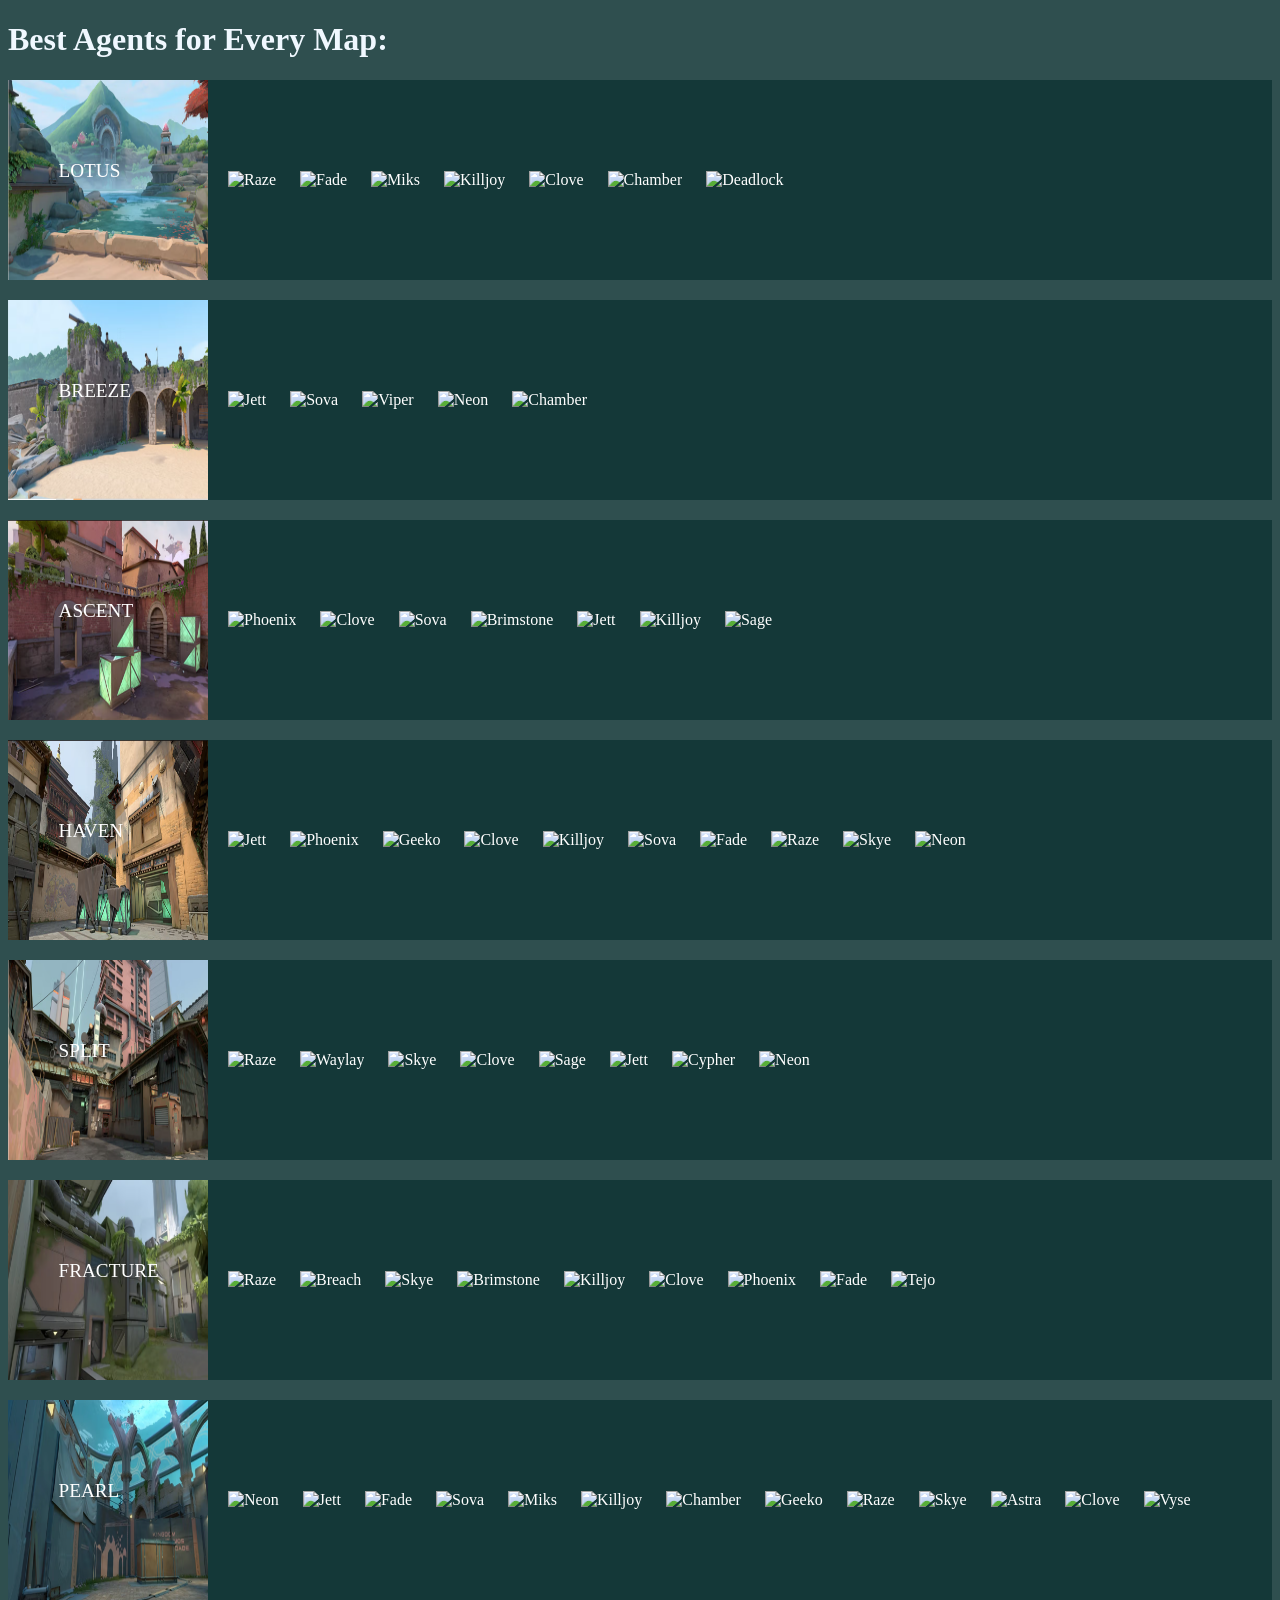
==== index.html @ c2d38f48 "Rename valorant.html to index.html" ====
<!DOCTYPE html>
<html lang="en">
<head>
  <meta charset="UTF-8">
  <meta name="viewport" content="width=device-width, initial-scale=1.0">
  <title>Valorant Map Agents</title>
<link rel="stylesheet" href="valorant.css">

</head>

<body style="background-color: darkslategray;">

  <h1 style="color: aliceblue;"> 
    Best Agents for Every Map:
  </h1>

  <div id="mapContainer"></div>

  <script src="valorant.js"></script>
  
</body>
</html>
---- valorant.css ----
.valorantMapImage
{
  width: 200px;
  height: 200px;
}

.mapName
{
  position: absolute;
  top: 40%;
  left: 4%;
  font-size: larger;
}

.valorantMapRow {
  position: relative;
  color: white;
  background-color: rgb(20, 56, 56);
  display: flex;
  align-items: center;
  margin-top: 20px;
}

.agentImage {
  width: 150px;
  height: 150px;
  margin-left: 20px;
}

#mapsContainer {
    display: flex;
    flex-wrap: wrap;
    gap: 20px;
}
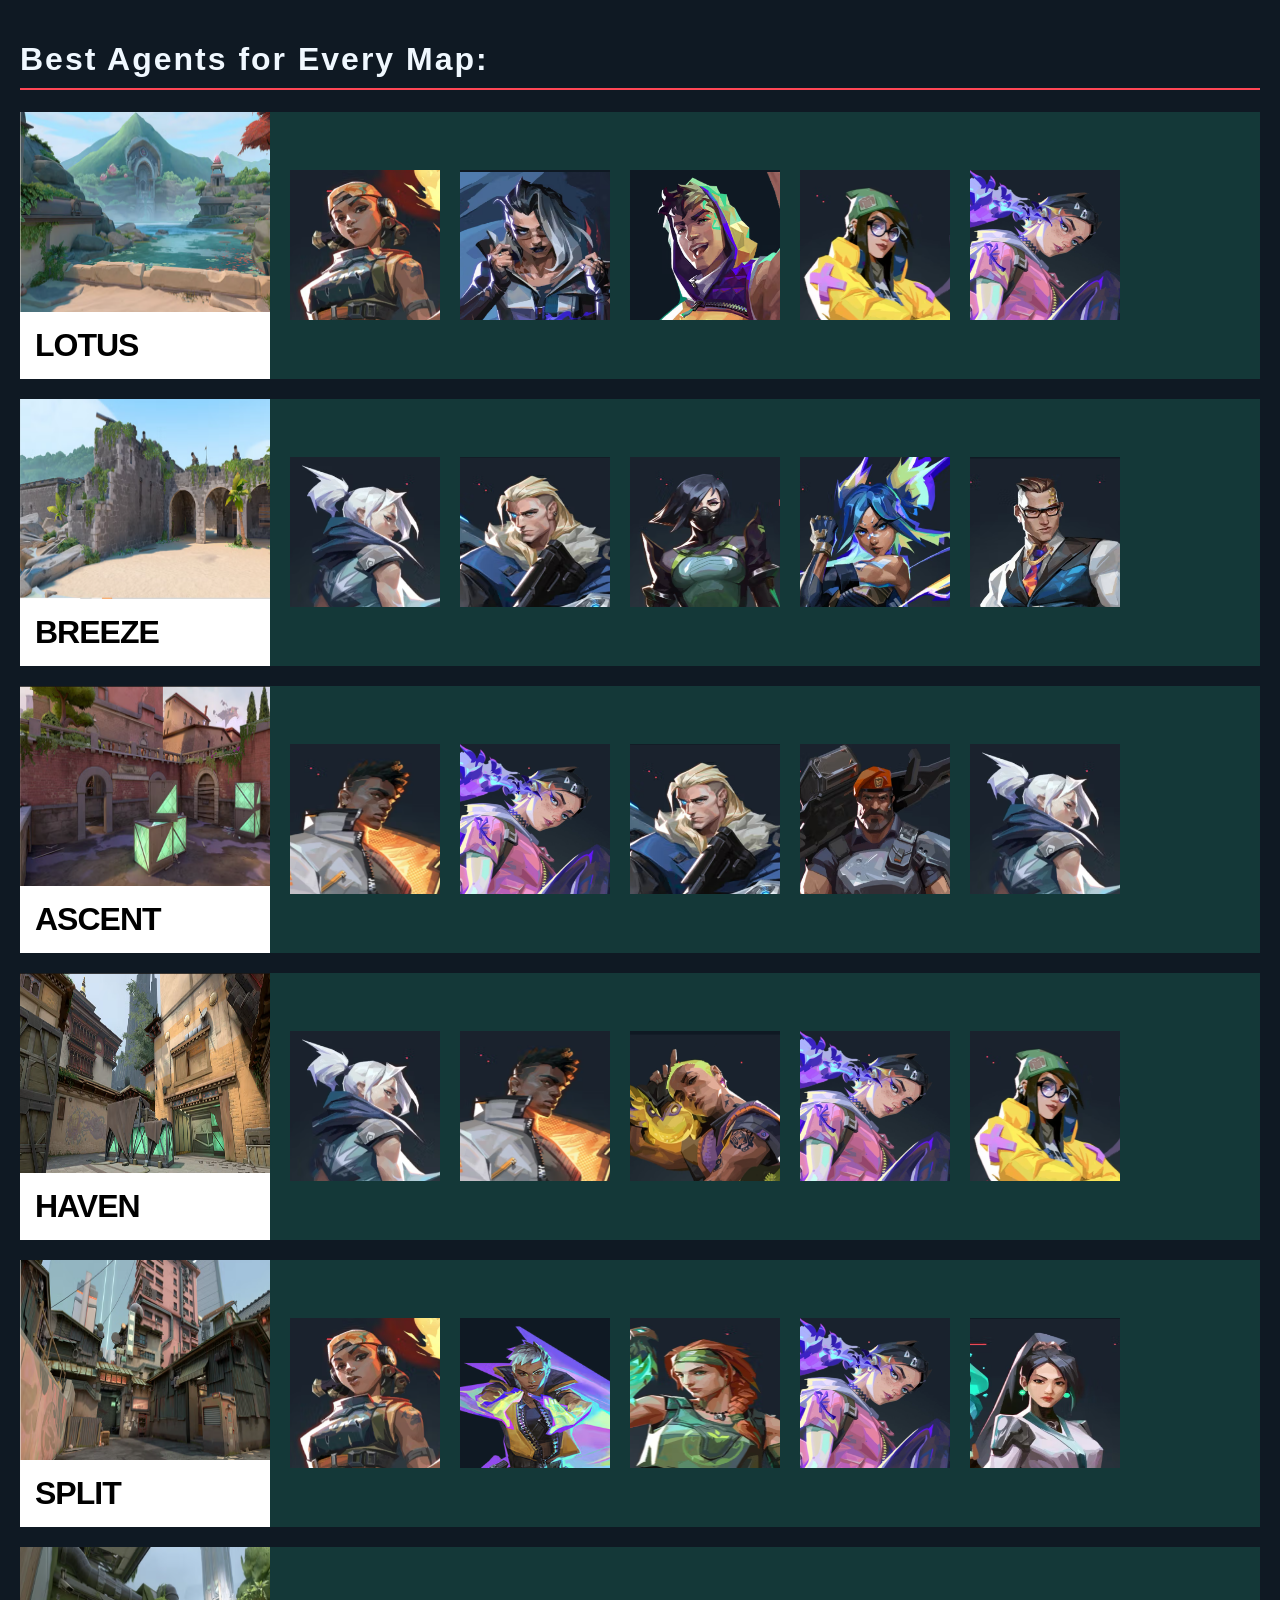
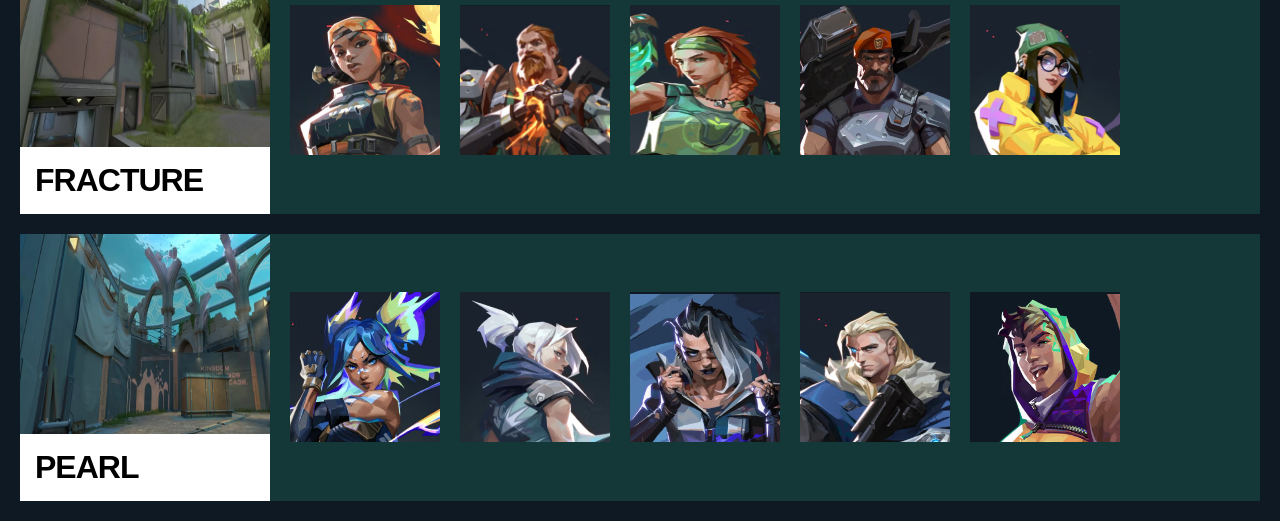
==== commit fac3aabe: "Update index.html" ====
--- a/index.html
+++ b/index.html
@@ -6,9 +6,25 @@
   <title>Valorant Map Agents</title>
 <link rel="stylesheet" href="valorant.css">
 
+<style>
+    body {
+        background-color: #0f1923;
+        padding: 20px;
+        margin: 0;
+    }
+
+    h1 {
+        color: #ff4655;
+        font-family: Impact, sans-serif;
+        letter-spacing: 2px;
+        border-bottom: 2px solid #ff4655;
+        padding-bottom: 10px;
+    }
+</style>
+
 </head>
 
-<body style="background-color: darkslategray;">
+<body>
 
   <h1 style="color: aliceblue;"> 
     Best Agents for Every Map:
--- a/valorant.css
+++ b/valorant.css
@@ -1,15 +1,20 @@
-.valorantMapImage
-{
-  width: 200px;
-  height: 200px;
+.valorantMapImage {
+    width: 250px;
+    height: 200px;
+    display: block;
 }
 
-.mapName
-{
-  position: absolute;
-  top: 40%;
-  left: 4%;
-  font-size: larger;
+.mapName {
+    background-color: white;
+    color: black;      
+
+    padding: 15px;
+
+    font-size: 32px;
+    font-weight: 900;
+
+    letter-spacing: -1px;
+    font-family: Impact, sans-serif;
 }
 
 .valorantMapRow {
@@ -27,8 +32,33 @@
   margin-left: 20px;
 }
 
+.agents {
+  display: flex;
+  flex-wrap: wrap;
+  align-items: flex-start;
+  height: 150px;
+  overflow-y: auto;        /* only scrolls when content overflows */
+}
+
+.agents::-webkit-scrollbar {
+  width: 6px;
+}
+
+.agents::-webkit-scrollbar-track {
+  background: rgb(20, 56, 56);   /* matches your row background */
+}
+
+.agents::-webkit-scrollbar-thumb {
+  background-color: rgb(86, 84, 84);     /* Valorant red */
+  border-radius: 10px;
+}
+
+.agents::-webkit-scrollbar-thumb:hover {
+  background-color: #ff6b77;     /* slightly lighter on hover */
+}
+
 #mapsContainer {
     display: flex;
     flex-wrap: wrap;
     gap: 20px;
-}+}
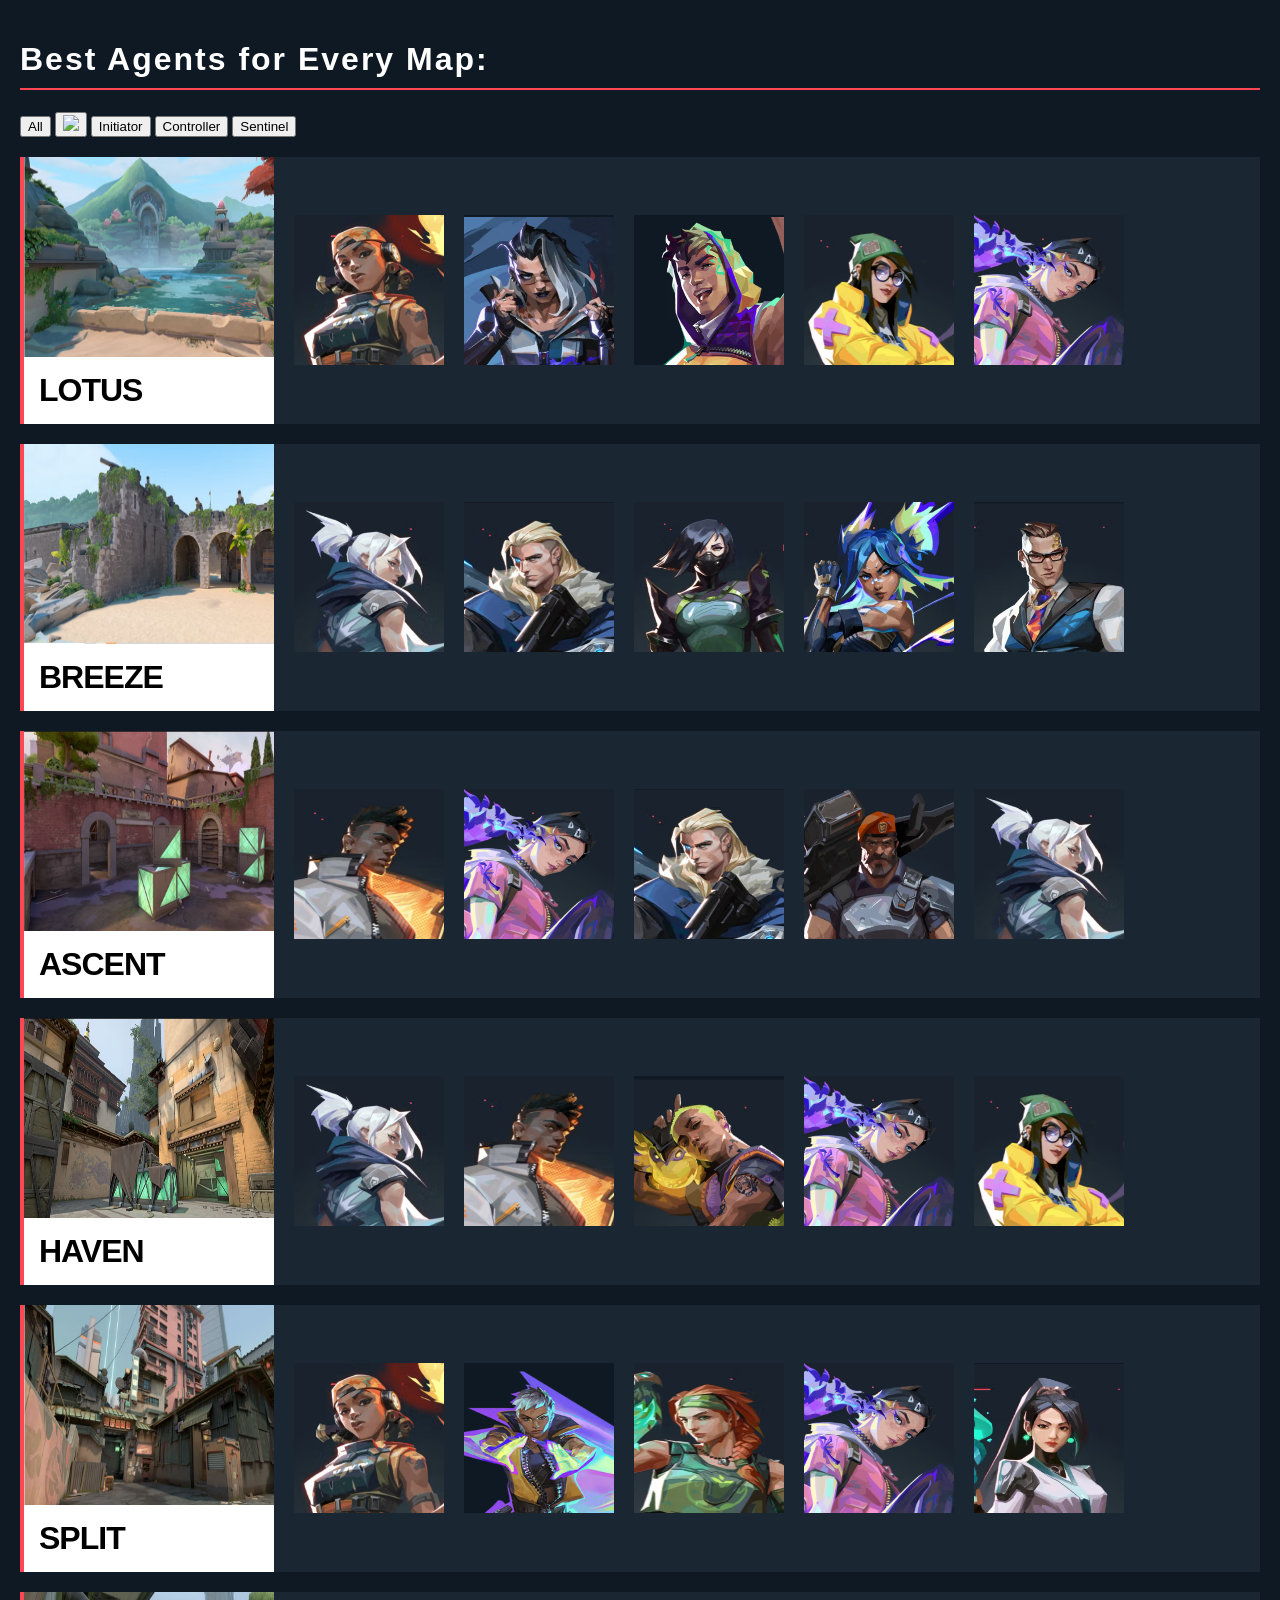
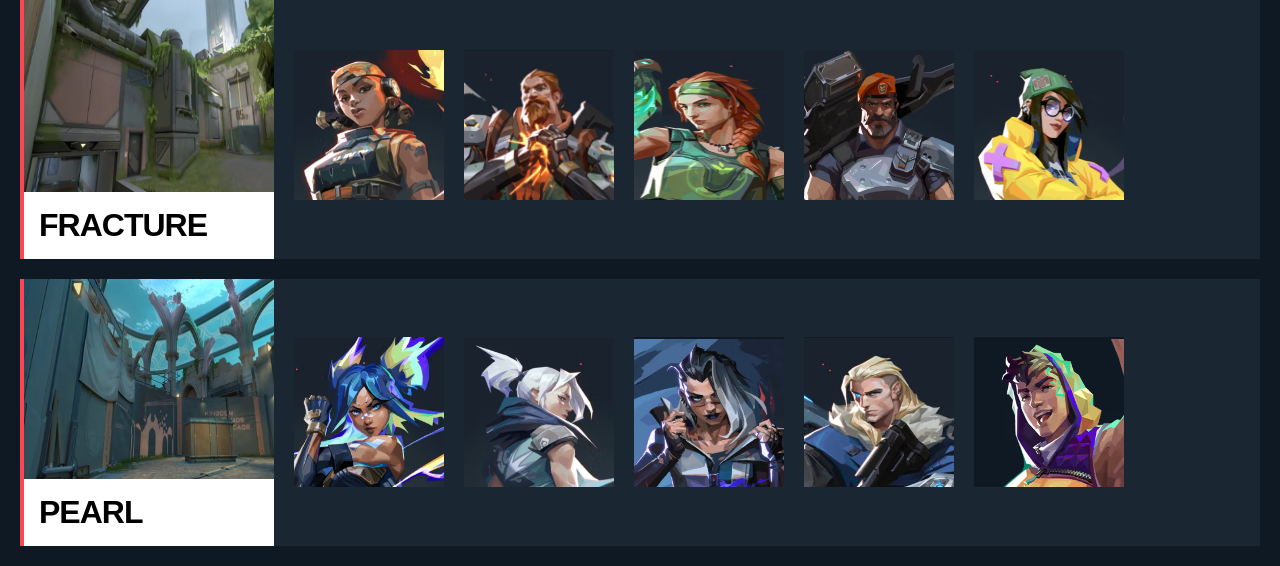
==== commit 5436f1bb: "Update index.html" ====
--- a/index.html
+++ b/index.html
@@ -14,7 +14,7 @@
     }
 
     h1 {
-        color: #ff4655;
+        color: white;
         font-family: Impact, sans-serif;
         letter-spacing: 2px;
         border-bottom: 2px solid #ff4655;
@@ -26,9 +26,18 @@
 
 <body>
 
-  <h1 style="color: aliceblue;"> 
-    Best Agents for Every Map:
-  </h1>
+  <div id="header">
+    <h1>Best Agents for Every Map:</h1>
+    <div id="filterButtons">
+      <button onclick="filterAgents('all')">All</button>
+      <button onclick="filterAgents('duelist')" class="roleButton">
+        <img src="images/ButtonIcons/duelist.png" class="roleIcon">
+      </button>
+      <button onclick="filterAgents('initiator')">Initiator</button>
+      <button onclick="filterAgents('controller')">Controller</button>
+      <button onclick="filterAgents('sentinel')">Sentinel</button>
+    </div>
+  </div>
 
   <div id="mapContainer"></div>
 
--- a/valorant.css
+++ b/valorant.css
@@ -11,7 +11,7 @@
     padding: 15px;
 
     font-size: 32px;
-    font-weight: 900;
+    font-weight: 550;
 
     letter-spacing: -1px;
     font-family: Impact, sans-serif;
@@ -20,10 +20,11 @@
 .valorantMapRow {
   position: relative;
   color: white;
-  background-color: rgb(20, 56, 56);
+  background-color: #1a2733;
   display: flex;
   align-items: center;
   margin-top: 20px;
+  border-left: 4px solid #ff4655;
 }
 
 .agentImage {
@@ -41,20 +42,20 @@
 }
 
 .agents::-webkit-scrollbar {
-  width: 6px;
+    width: 6px;
 }
 
 .agents::-webkit-scrollbar-track {
-  background: rgb(20, 56, 56);   /* matches your row background */
+    background: #0f1923;
 }
 
 .agents::-webkit-scrollbar-thumb {
-  background-color: rgb(86, 84, 84);     /* Valorant red */
-  border-radius: 10px;
+    background-color: #ff4655;
+    border-radius: 10px;
 }
 
 .agents::-webkit-scrollbar-thumb:hover {
-  background-color: #ff6b77;     /* slightly lighter on hover */
+    background-color: #ff6b77;
 }
 
 #mapsContainer {
